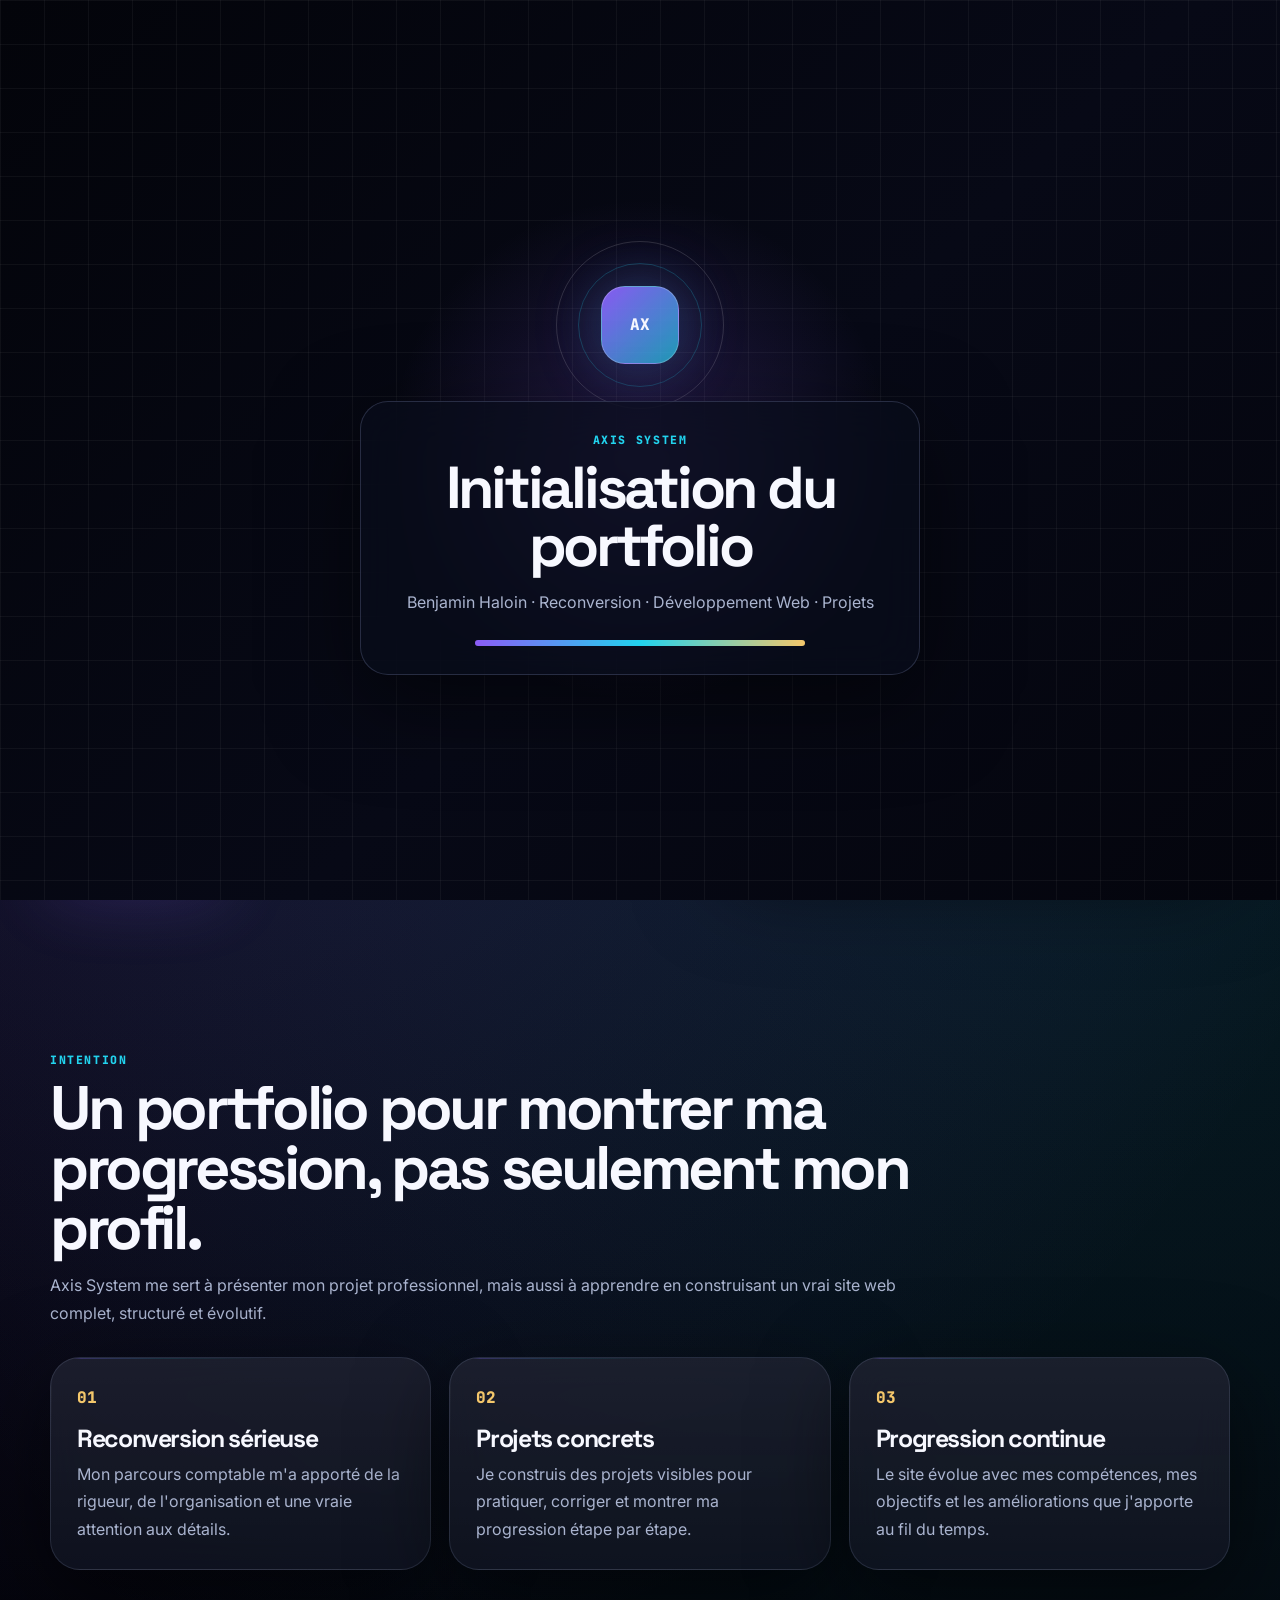
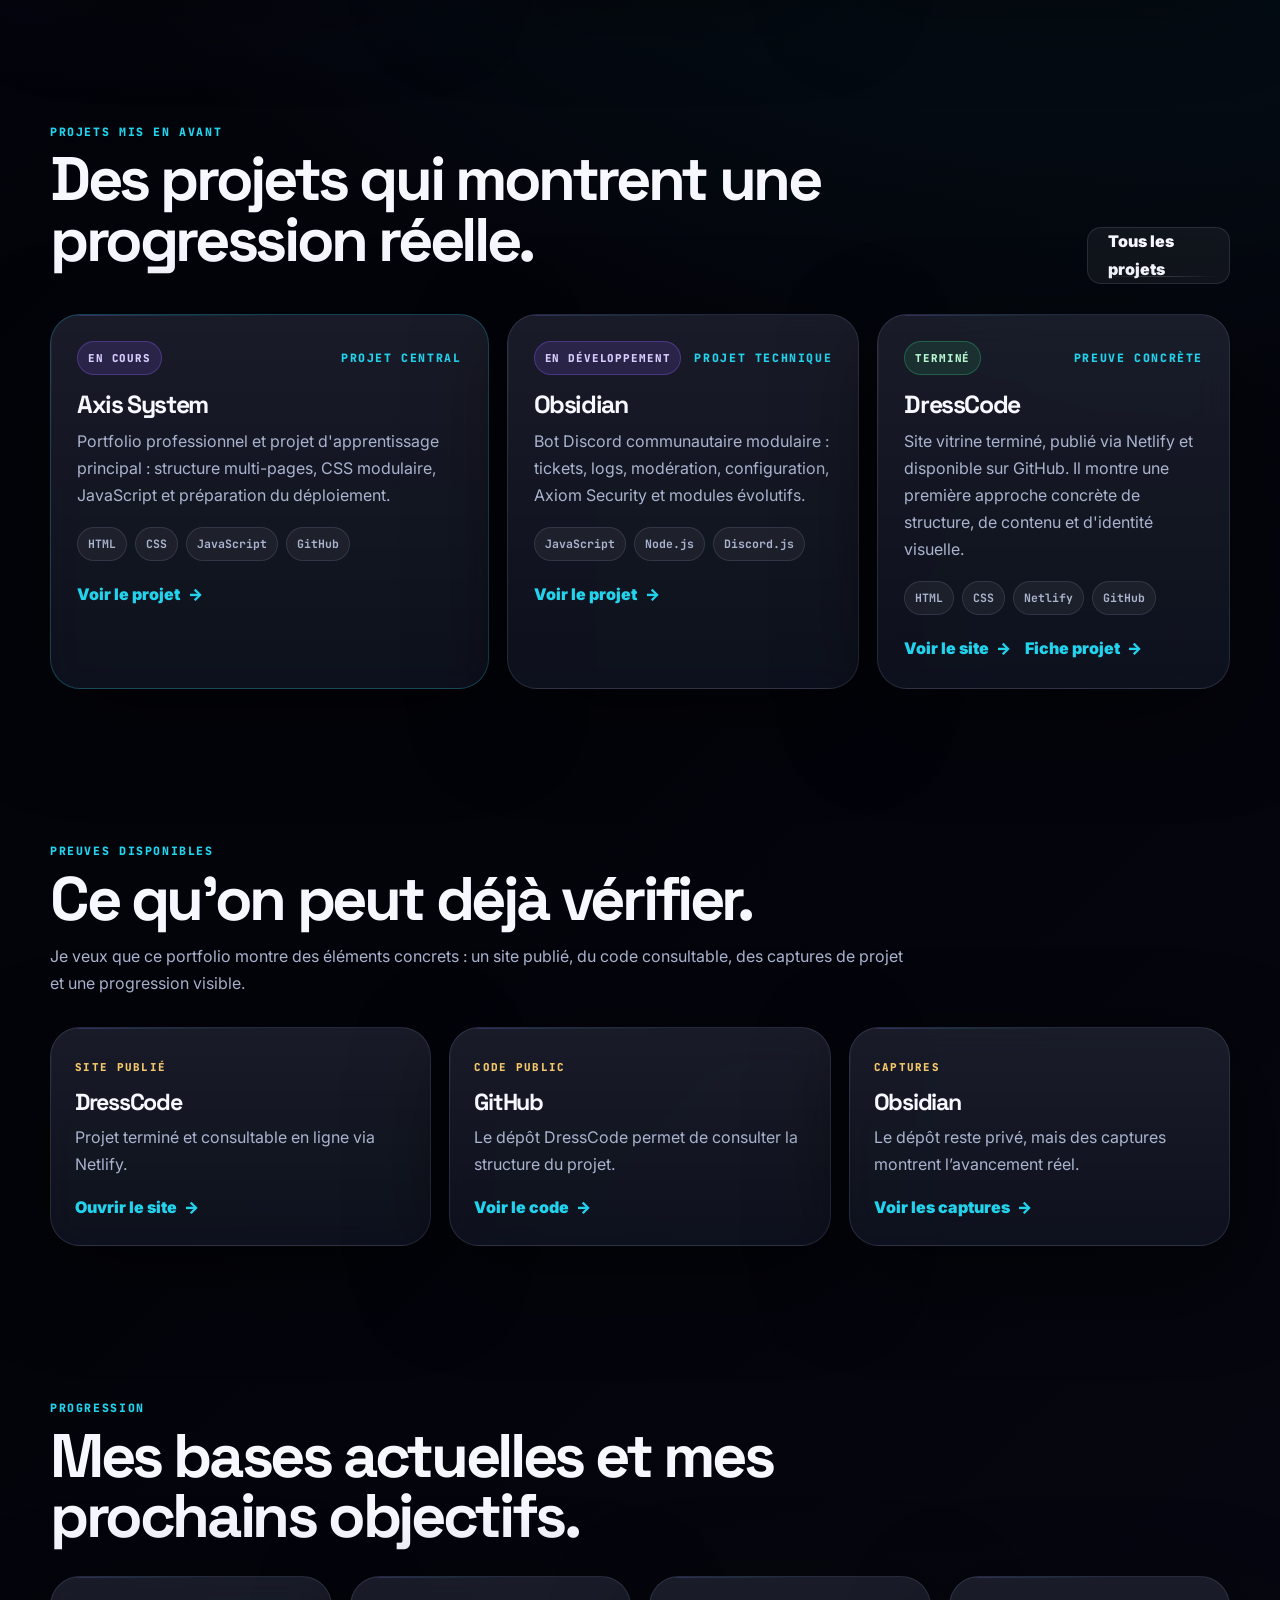
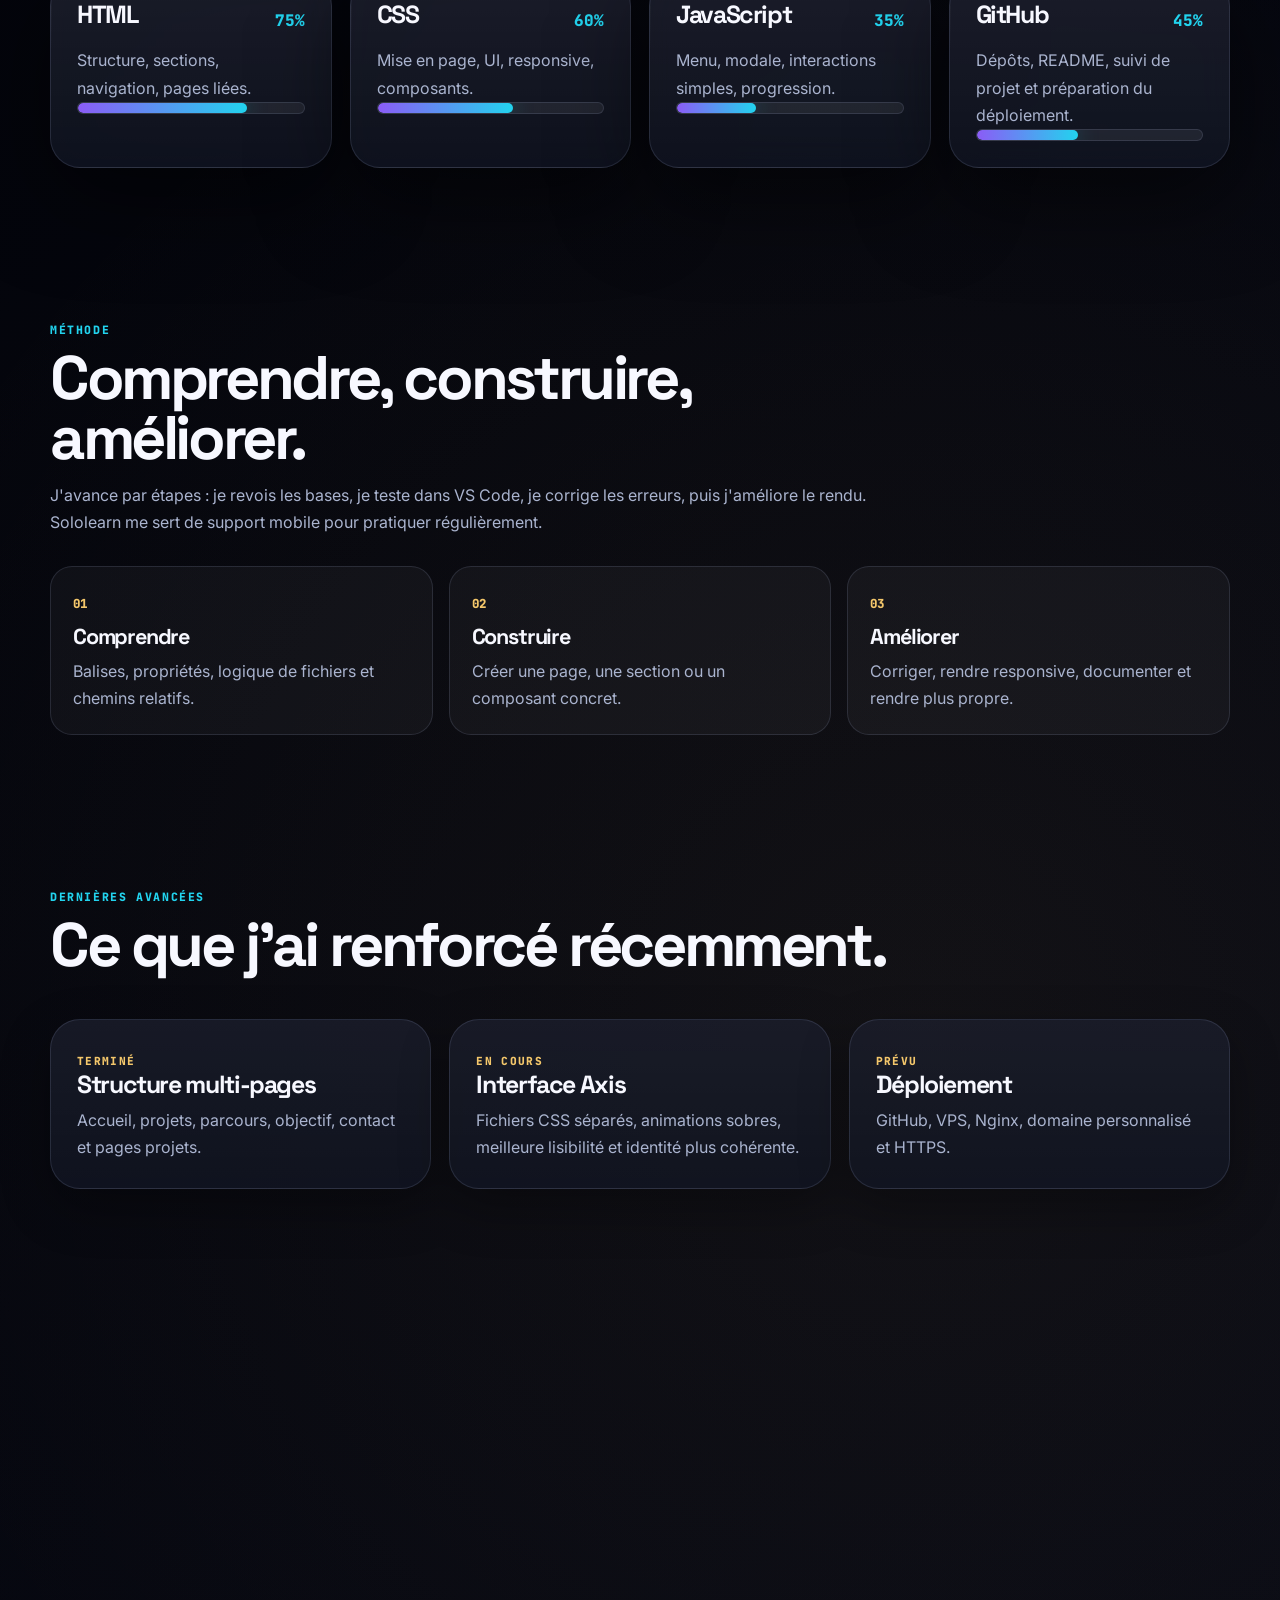
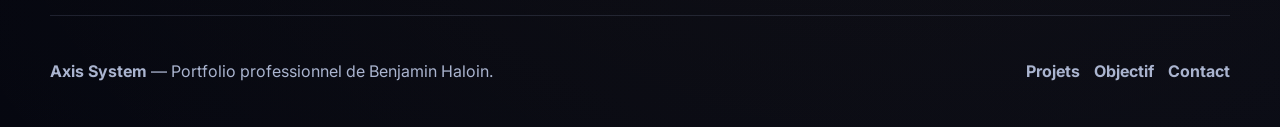
==== index.html @ 4f0c9baa "Initialisation Axis System" ====
<!DOCTYPE html>
<html lang="fr">
<head>
  <meta charset="UTF-8">
  <meta name="viewport" content="width=device-width, initial-scale=1.0">
  <title>Axis System — Benjamin Haloin</title>
  <meta name="description" content="Portfolio professionnel de Benjamin Haloin, en reconversion vers le développement web.">

  <link rel="preconnect" href="https://fonts.googleapis.com">
  <link rel="preconnect" href="https://fonts.gstatic.com" crossorigin>
  <link href="https://fonts.googleapis.com/css2?family=Inter:wght@400;500;600;700;800;900&family=JetBrains+Mono:wght@400;500;600;700&family=Space+Grotesk:wght@500;600;700&display=swap" rel="stylesheet">
  <link rel="stylesheet" href="css/main.css">
</head>
<body class="home-page">
  <div class="axis-loader" id="axisLoader" aria-hidden="true">
    <div class="axis-loader-grid"></div>
    <div class="axis-loader-core">
      <div class="axis-orbit axis-orbit-a"></div>
      <div class="axis-orbit axis-orbit-b"></div>
      <div class="axis-loader-mark">AX</div>
    </div>
    <div class="axis-loader-panel">
      <p class="eyebrow">AXIS SYSTEM</p>
      <h1>Initialisation du portfolio</h1>
      <p>Benjamin Haloin · Reconversion · Développement Web · Projets</p>
      <div class="loader-track"><span></span></div>
    </div>
  </div>
  <header class="site-header">
    <nav class="navbar" aria-label="Navigation principale">
      <a href="index.html" class="brand" aria-label="Retour à l'accueil">
        <span class="brand-mark">AX</span>
        <span class="brand-text">Axis System</span>
      </a>

      <button class="menu-toggle" type="button" aria-label="Ouvrir le menu" aria-expanded="false">
        <span></span>
        <span></span>
        <span></span>
      </button>

      <ul class="nav-links">
        <li><a href="index.html">Accueil</a></li><li><a href="projets.html">Projets</a></li><li><a href="parcours.html">Parcours</a></li><li><a href="objectif.html">Objectif</a></li><li><a href="contact.html">Contact</a></li>
      </ul>
    </nav>
  </header>
  <main>
    <section class="home-hero section-frame reveal">
      <div class="hero-copy">
        <p class="eyebrow">Recherche alternance développement web / full stack</p>
        <h1>Benjamin Haloin<br><span>Développeur web en reconversion.</span></h1>
        <p class="hero-lead">Après un parcours en comptabilité, je construis ma reconversion vers le développement web. J'apprends en construisant : chaque page, chaque bug et chaque amélioration me permet de mieux comprendre la logique du web.</p>
        <div class="hero-actions">
          <a href="projets.html" class="btn btn-primary">Voir mes projets</a>
          <a href="objectif.html" class="btn btn-secondary">Mon objectif</a>
          <a href="contact.html" class="btn btn-ghost">Me contacter</a>
        </div>
      </div>
      <aside class="axis-dashboard card-glow">
        <div class="dashboard-head">
          <span class="status-dot"></span>
          <p>Axis Overview</p>
        </div>
        <div class="dashboard-grid">
          <div><span>Statut</span><strong>Reconversion active</strong></div>
          <div><span>Objectif</span><strong>Alternance web</strong></div>
          <div><span>Projet central</span><strong>Axis System</strong></div>
          <div><span>Projet technique</span><strong>Obsidian</strong></div>
          <div><span>Apprentissage</span><strong>HTML · CSS · JS</strong></div>
          <div><span>Support</span><strong>Sololearn · VS Code</strong></div>
        </div>
      </aside>
    </section>

    <section class="section reveal">
      <div class="section-heading">
        <p class="eyebrow">Intention</p>
        <h2>Un portfolio pour montrer ma progression, pas seulement mon profil.</h2>
        <p>Axis System me sert à présenter mon projet professionnel, mais aussi à apprendre en construisant un vrai site web complet, structuré et évolutif.</p>
      </div>
      <div class="feature-grid three">
        <article class="feature-card card-glow">
          <span class="step">01</span>
          <h3>Reconversion sérieuse</h3>
          <p>Mon parcours comptable m'a apporté de la rigueur, de l'organisation et une vraie attention aux détails.</p>
        </article>
        <article class="feature-card card-glow">
          <span class="step">02</span>
          <h3>Projets concrets</h3>
          <p>Je construis des projets visibles pour pratiquer, corriger et montrer ma progression étape par étape.</p>
        </article>
        <article class="feature-card card-glow">
          <span class="step">03</span>
          <h3>Progression continue</h3>
          <p>Le site évolue avec mes compétences, mes objectifs et les améliorations que j'apporte au fil du temps.</p>
        </article>
      </div>
    </section>

    <section class="section reveal">
      <div class="section-heading split">
        <div>
          <p class="eyebrow">Projets mis en avant</p>
          <h2>Des projets qui montrent une progression réelle.</h2>
        </div>
        <a href="projets.html" class="btn btn-secondary">Tous les projets</a>
      </div>
      <div class="project-grid home-projects">
        <article class="project-card card-glow featured">
          <div class="card-top"><span class="badge badge-progress">En cours</span><span class="mono">Projet central</span></div>
          <h3>Axis System</h3>
          <p>Portfolio professionnel et projet d'apprentissage principal : structure multi-pages, CSS modulaire, JavaScript et préparation du déploiement.</p>
          <div class="tech-list"><span>HTML</span><span>CSS</span><span>JavaScript</span><span>GitHub</span></div>
          <a href="pages/portfolio.html" class="text-link">Voir le projet</a>
        </article>
        <article class="project-card card-glow">
          <div class="card-top"><span class="badge badge-progress">En développement</span><span class="mono">Projet technique</span></div>
          <h3>Obsidian</h3>
          <p>Bot Discord communautaire modulaire : tickets, logs, modération, configuration, Axiom Security et modules évolutifs.</p>
          <div class="tech-list"><span>JavaScript</span><span>Node.js</span><span>Discord.js</span></div>
          <a href="pages/obsidian.html" class="text-link">Voir le projet</a>
        </article>
        <article class="project-card card-glow">
          <div class="card-top"><span class="badge badge-done">Terminé</span><span class="mono">Preuve concrète</span></div>
          <h3>DressCode</h3>
          <p>Site vitrine terminé, publié via Netlify et disponible sur GitHub. Il montre une première approche concrète de structure, de contenu et d'identité visuelle.</p>
          <div class="tech-list"><span>HTML</span><span>CSS</span><span>Netlify</span><span>GitHub</span></div>
          <div class="quick-links"><a href="https://dresscode-introrp.netlify.app" target="_blank" rel="noopener">Voir le site</a><a href="pages/dresscode.html">Fiche projet</a></div>
        </article>
      </div>
    </section>

    <section class="section reveal">
      <div class="section-heading">
        <p class="eyebrow">Preuves disponibles</p>
        <h2>Ce qu’on peut déjà vérifier.</h2>
        <p>Je veux que ce portfolio montre des éléments concrets : un site publié, du code consultable, des captures de projet et une progression visible.</p>
      </div>
      <div class="proof-grid">
        <article class="proof-card card-glow"><span>Site publié</span><h3>DressCode</h3><p>Projet terminé et consultable en ligne via Netlify.</p><a href="https://dresscode-introrp.netlify.app" target="_blank" rel="noopener">Ouvrir le site</a></article>
        <article class="proof-card card-glow"><span>Code public</span><h3>GitHub</h3><p>Le dépôt DressCode permet de consulter la structure du projet.</p><a href="https://github.com/BenjaminHaloin/dresscode" target="_blank" rel="noopener">Voir le code</a></article>
        <article class="proof-card card-glow"><span>Captures</span><h3>Obsidian</h3><p>Le dépôt reste privé, mais des captures montrent l’avancement réel.</p><a href="pages/obsidian.html#captures">Voir les captures</a></article>
      </div>
    </section>

    <section class="section reveal">
      <div class="section-heading">
        <p class="eyebrow">Progression</p>
        <h2>Mes bases actuelles et mes prochains objectifs.</h2>
      </div>
      <div class="progress-grid">
        <article class="progress-card card-glow"><div class="progress-head"><h3>HTML</h3><span>75%</span></div><p>Structure, sections, navigation, pages liées.</p><div class="progress-bar"><span style="--progress:75%"></span></div></article>
        <article class="progress-card card-glow"><div class="progress-head"><h3>CSS</h3><span>60%</span></div><p>Mise en page, UI, responsive, composants.</p><div class="progress-bar"><span style="--progress:60%"></span></div></article>
        <article class="progress-card card-glow"><div class="progress-head"><h3>JavaScript</h3><span>35%</span></div><p>Menu, modale, interactions simples, progression.</p><div class="progress-bar"><span style="--progress:35%"></span></div></article>
        <article class="progress-card card-glow"><div class="progress-head"><h3>GitHub</h3><span>45%</span></div><p>Dépôts, README, suivi de projet et préparation du déploiement.</p><div class="progress-bar"><span style="--progress:45%"></span></div></article>
      </div>
    </section>

    <section class="section reveal">
      <div class="section-heading">
        <p class="eyebrow">Méthode</p>
        <h2>Comprendre, construire, améliorer.</h2>
        <p>J'avance par étapes : je revois les bases, je teste dans VS Code, je corrige les erreurs, puis j'améliore le rendu. Sololearn me sert de support mobile pour pratiquer régulièrement.</p>
      </div>
      <div class="timeline compact">
        <article><span>01</span><h3>Comprendre</h3><p>Balises, propriétés, logique de fichiers et chemins relatifs.</p></article>
        <article><span>02</span><h3>Construire</h3><p>Créer une page, une section ou un composant concret.</p></article>
        <article><span>03</span><h3>Améliorer</h3><p>Corriger, rendre responsive, documenter et rendre plus propre.</p></article>
      </div>
    </section>

    <section class="section reveal">
      <div class="section-heading split">
        <div>
          <p class="eyebrow">Dernières avancées</p>
          <h2>Ce que j’ai renforcé récemment.</h2>
        </div>
      </div>
      <div class="roadmap-grid">
        <article class="roadmap-card done"><span>Terminé</span><h3>Structure multi-pages</h3><p>Accueil, projets, parcours, objectif, contact et pages projets.</p></article>
        <article class="roadmap-card progress"><span>En cours</span><h3>Interface Axis</h3><p>Fichiers CSS séparés, animations sobres, meilleure lisibilité et identité plus cohérente.</p></article>
        <article class="roadmap-card planned"><span>Prévu</span><h3>Déploiement</h3><p>GitHub, VPS, Nginx, domaine personnalisé et HTTPS.</p></article>
      </div>
    </section>

    <section class="section cta-panel reveal card-glow">
      <p class="eyebrow">Contact</p>
      <h2>Vous recherchez un alternant motivé et structuré ?</h2>
      <p>Je recherche une alternance en développement web pour apprendre dans un cadre professionnel, progresser sur des projets concrets et participer à une vraie dynamique d'équipe.</p>
      <div class="hero-actions"><a href="contact.html" class="btn btn-primary">Me contacter</a><a href="objectif.html" class="btn btn-secondary">Voir mon objectif</a></div>
    </section>
  </main>
  <footer class="site-footer">
    <div class="footer-inner">
      <p><strong>Axis System</strong> — Portfolio professionnel de Benjamin Haloin.</p>
      <div class="footer-links">
        <a href="projets.html">Projets</a>
        <a href="objectif.html">Objectif</a>
        <a href="contact.html">Contact</a>
      </div>
    </div>
  </footer>
  <button class="back-to-top" type="button" aria-label="Retour en haut">↑</button>
  <script defer src="js/loader.js"></script>
  <script defer src="js/menu.js"></script>
  <script defer src="js/active-link.js"></script>
  <script defer src="js/modal.js"></script>
  <script defer src="js/animations.js"></script>
  <script defer src="js/progress.js"></script>
  <script defer src="js/data-panels.js"></script>
  <script defer src="js/main.js"></script>
</body>
</html>
---- css/main.css ----
@import url('./variables.css');
@import url('./base.css');
@import url('./layout.css');
@import url('./components.css');
@import url('./pages.css');
@import url('./effects.css');
@import url('./responsive.css');
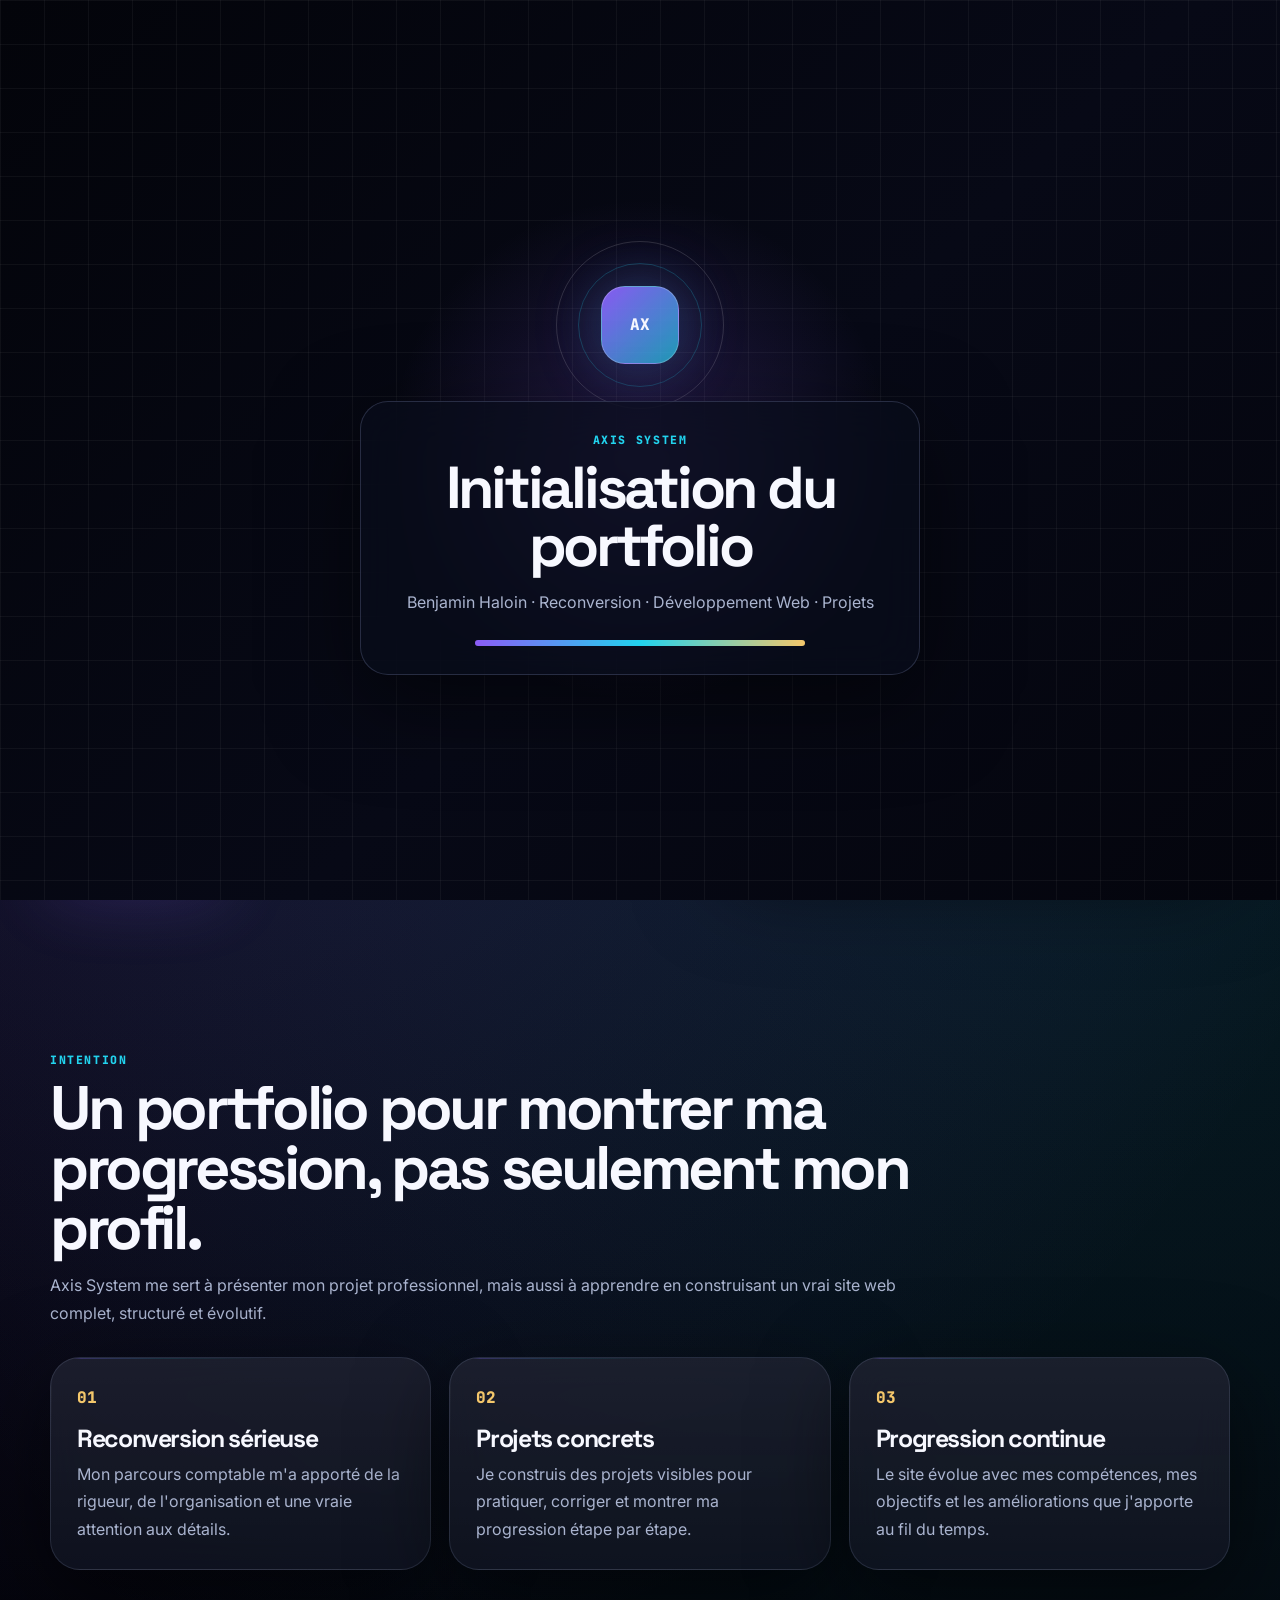
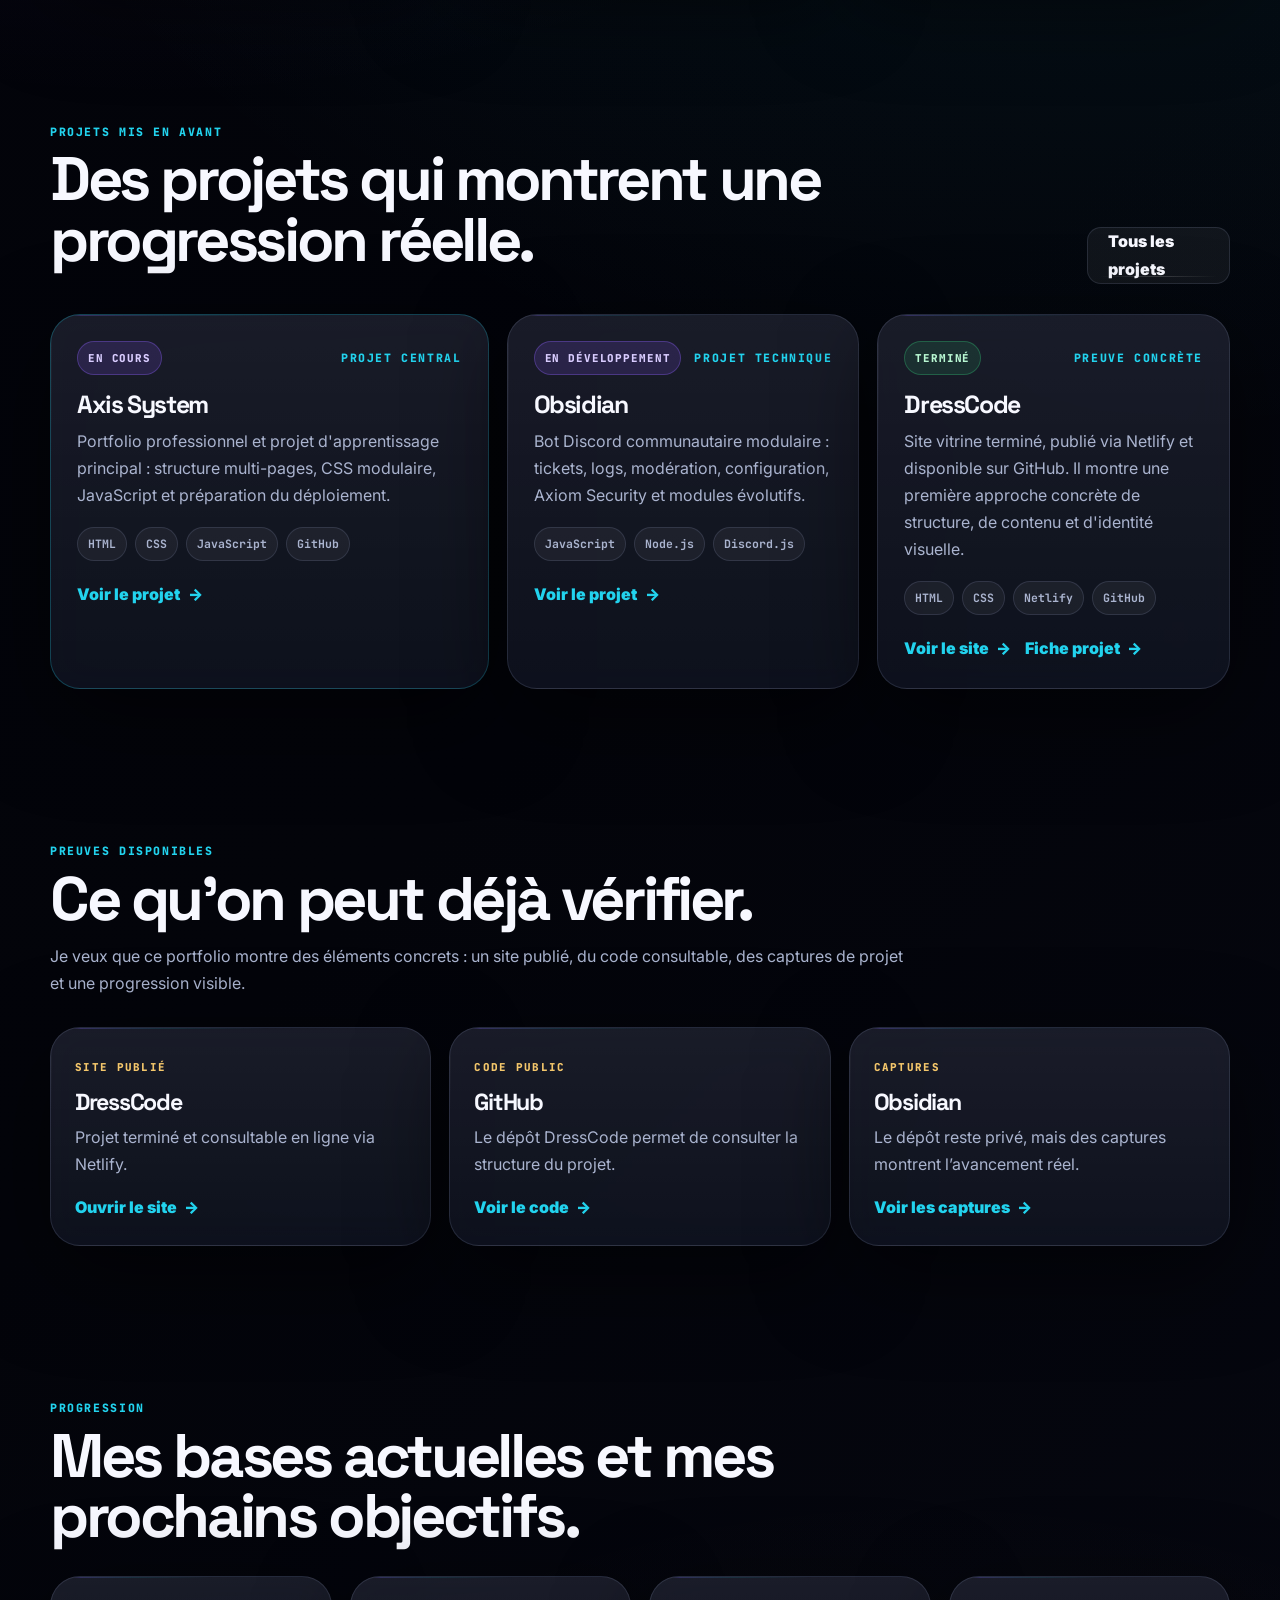
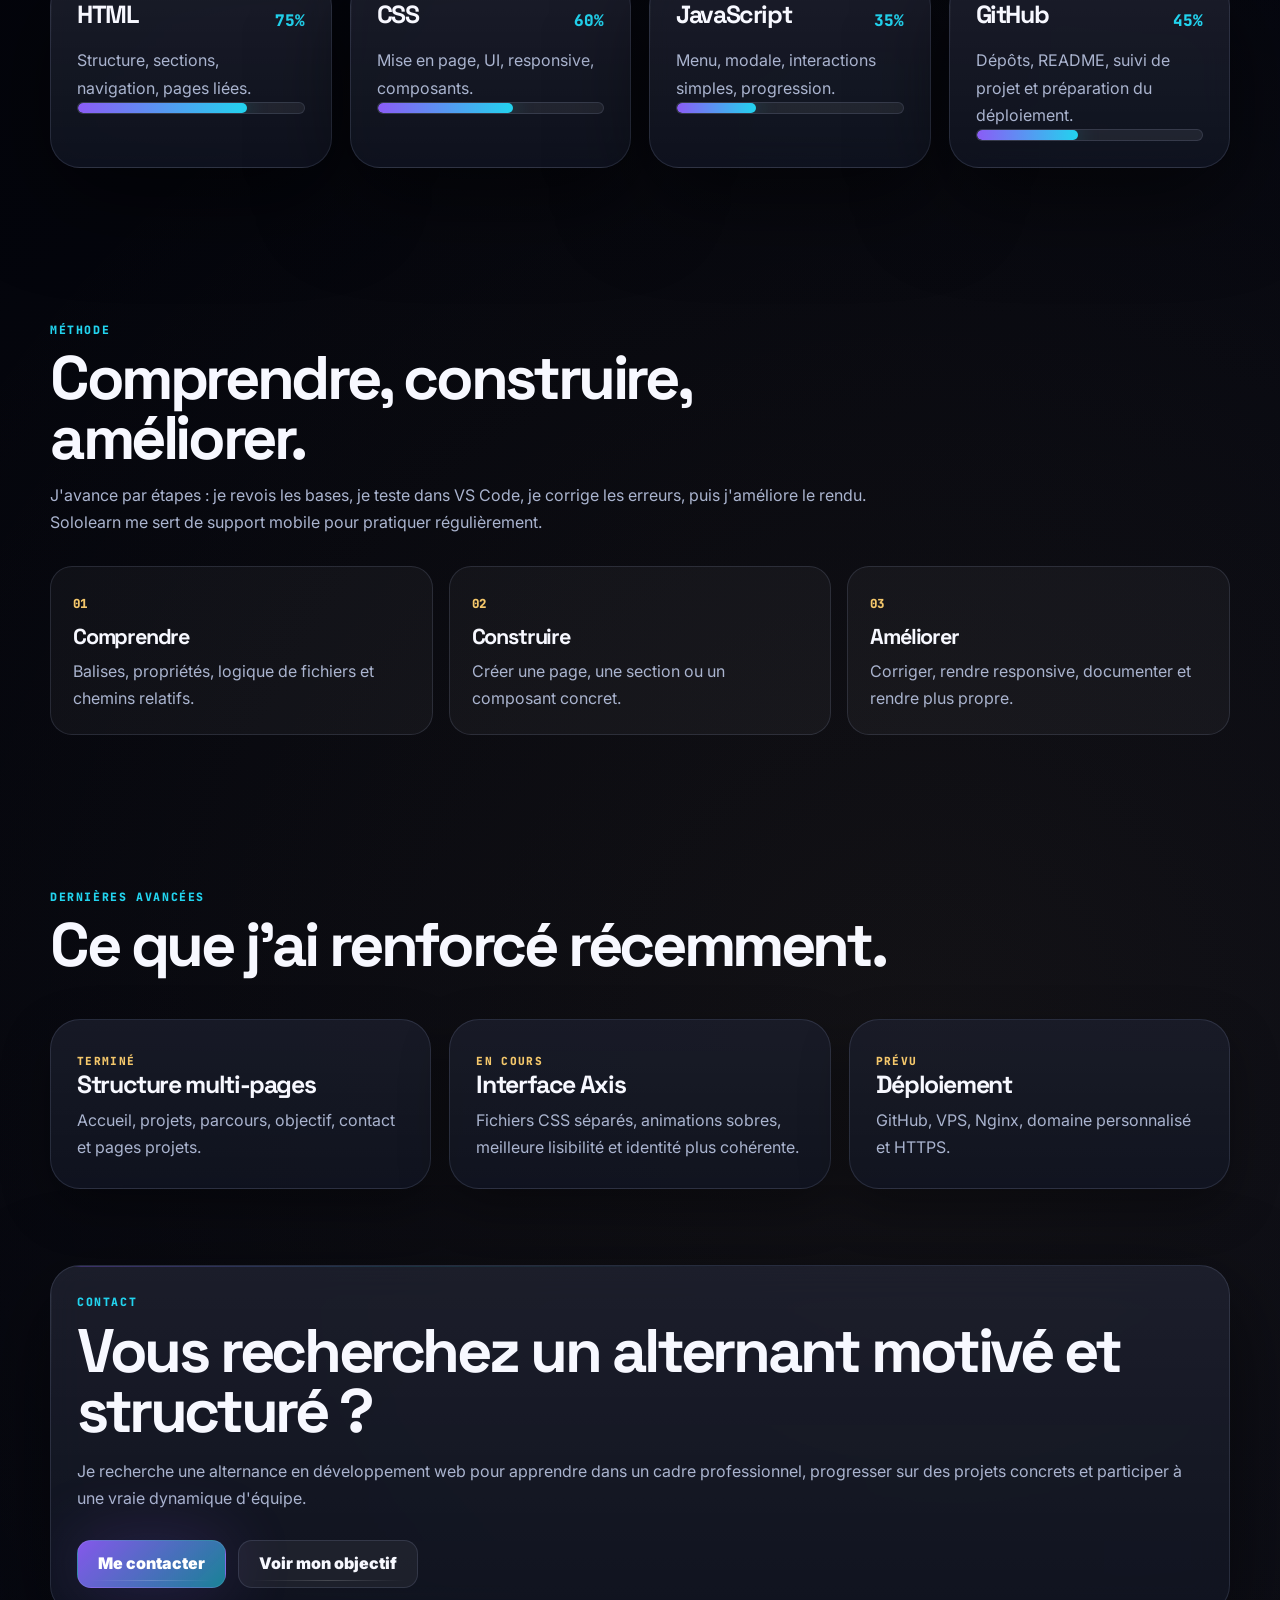
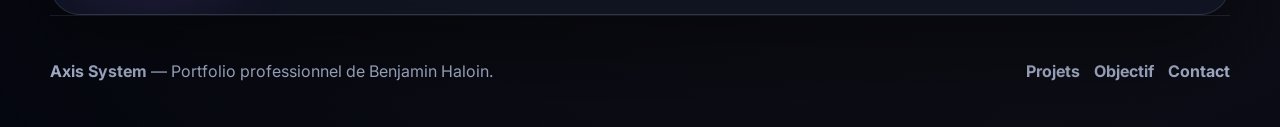
==== commit e6edba91: "Ajout des balises SEO et aperçu de partage" ====
--- a/index.html
+++ b/index.html
@@ -3,8 +3,35 @@
 <head>
   <meta charset="UTF-8">
   <meta name="viewport" content="width=device-width, initial-scale=1.0">
-  <title>Axis System — Benjamin Haloin</title>
-  <meta name="description" content="Portfolio professionnel de Benjamin Haloin, en reconversion vers le développement web.">
+  <meta name="author" content="Benjamin Haloin">
+  <meta name="robots" content="index, follow">
+  <meta name="theme-color" content="#050713">
+  <title>Benjamin Haloin — Portfolio développeur web</title>
+  <meta name="description" content="Portfolio professionnel de Benjamin Haloin, en reconversion vers le développement web. Projets, parcours, objectif d’alternance et progression autour d’Axis System.">
+  <link rel="canonical" href="https://benjaminhaloin.fr/">
+  <link rel="icon" href="assets/favicon.svg" type="image/svg+xml">
+  <link rel="icon" href="assets/favicon-32x32.png" sizes="32x32" type="image/png">
+  <link rel="apple-touch-icon" href="assets/apple-touch-icon.png">
+
+  <meta property="og:title" content="Benjamin Haloin — Portfolio développeur web">
+  <meta property="og:description" content="Portfolio professionnel de Benjamin Haloin, en reconversion vers le développement web. Projets, parcours, objectif d’alternance et progression autour d’Axis System.">
+  <meta property="og:type" content="website">
+  <meta property="og:url" content="https://benjaminhaloin.fr/">
+  <meta property="og:site_name" content="Axis System">
+  <meta property="og:locale" content="fr_FR">
+  <meta property="og:image" content="https://benjaminhaloin.fr/assets/images/og-image.png">
+  <meta property="og:image:width" content="1200">
+  <meta property="og:image:height" content="630">
+  <meta property="og:image:alt" content="Axis System — Portfolio professionnel de Benjamin Haloin">
+
+  <meta name="twitter:card" content="summary_large_image">
+  <meta name="twitter:title" content="Benjamin Haloin — Portfolio développeur web">
+  <meta name="twitter:description" content="Portfolio professionnel de Benjamin Haloin, en reconversion vers le développement web. Projets, parcours, objectif d’alternance et progression autour d’Axis System.">
+  <meta name="twitter:image" content="https://benjaminhaloin.fr/assets/images/og-image.png">
+
+  <script type="application/ld+json">
+  {"@context":"https://schema.org","@type":"Person","name":"Benjamin Haloin","url":"https://benjaminhaloin.fr/","email":"contact@benjaminhaloin.fr","jobTitle":"Développeur web en reconversion","sameAs":["https://github.com/BenjaminHaloin"]}
+  </script>
 
   <link rel="preconnect" href="https://fonts.googleapis.com">
   <link rel="preconnect" href="https://fonts.gstatic.com" crossorigin>
